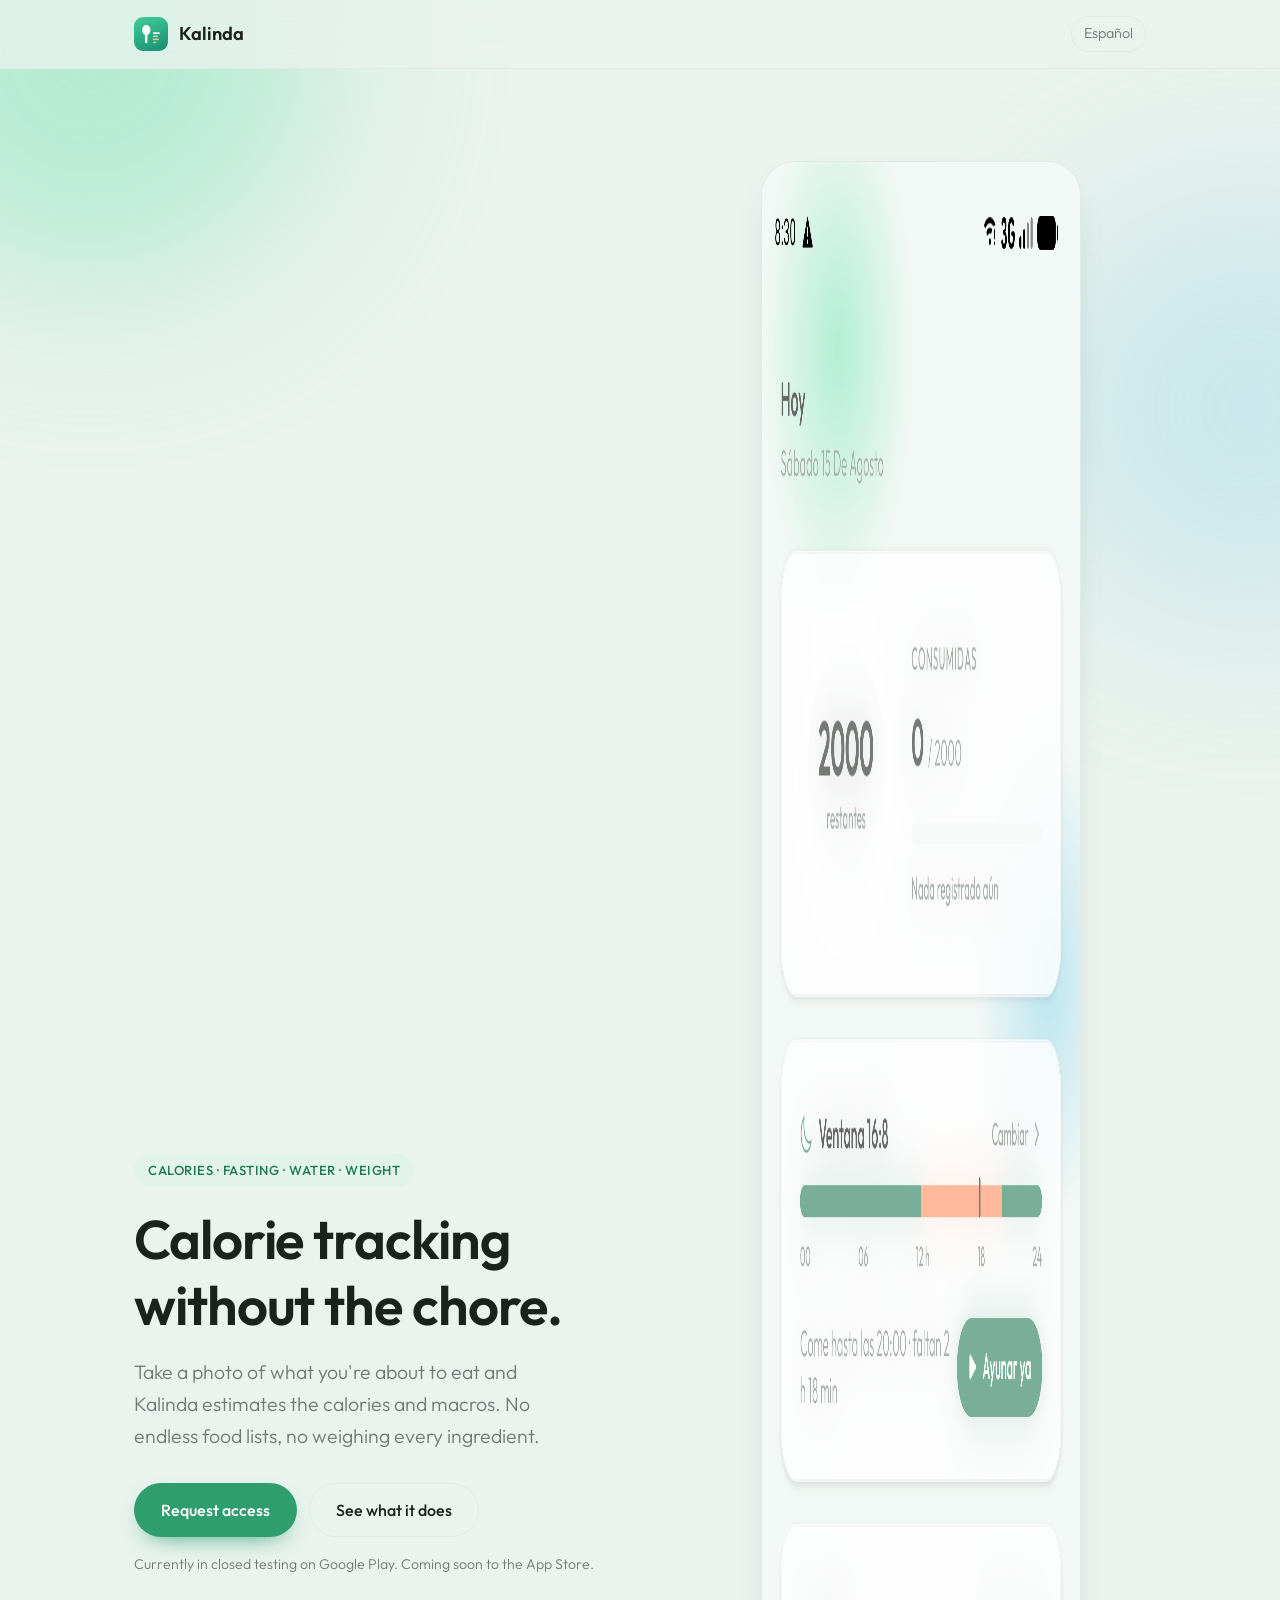
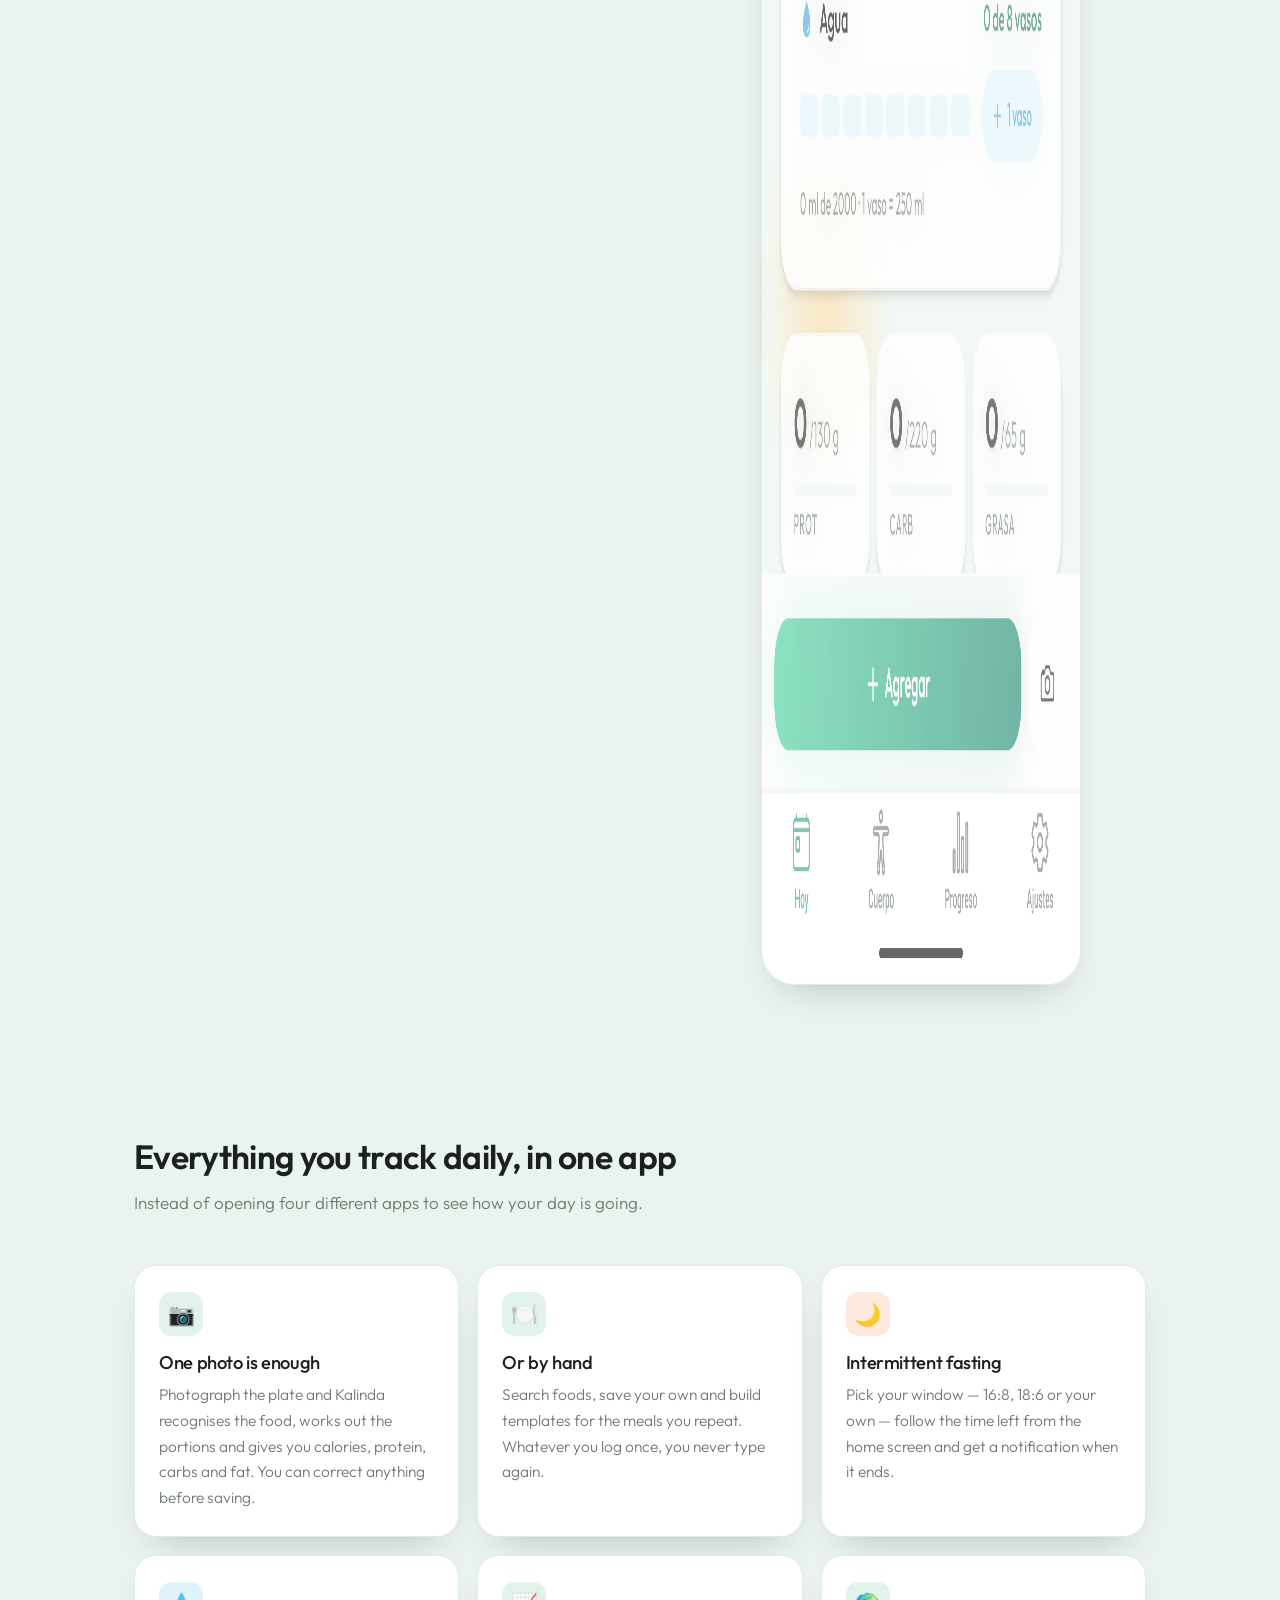
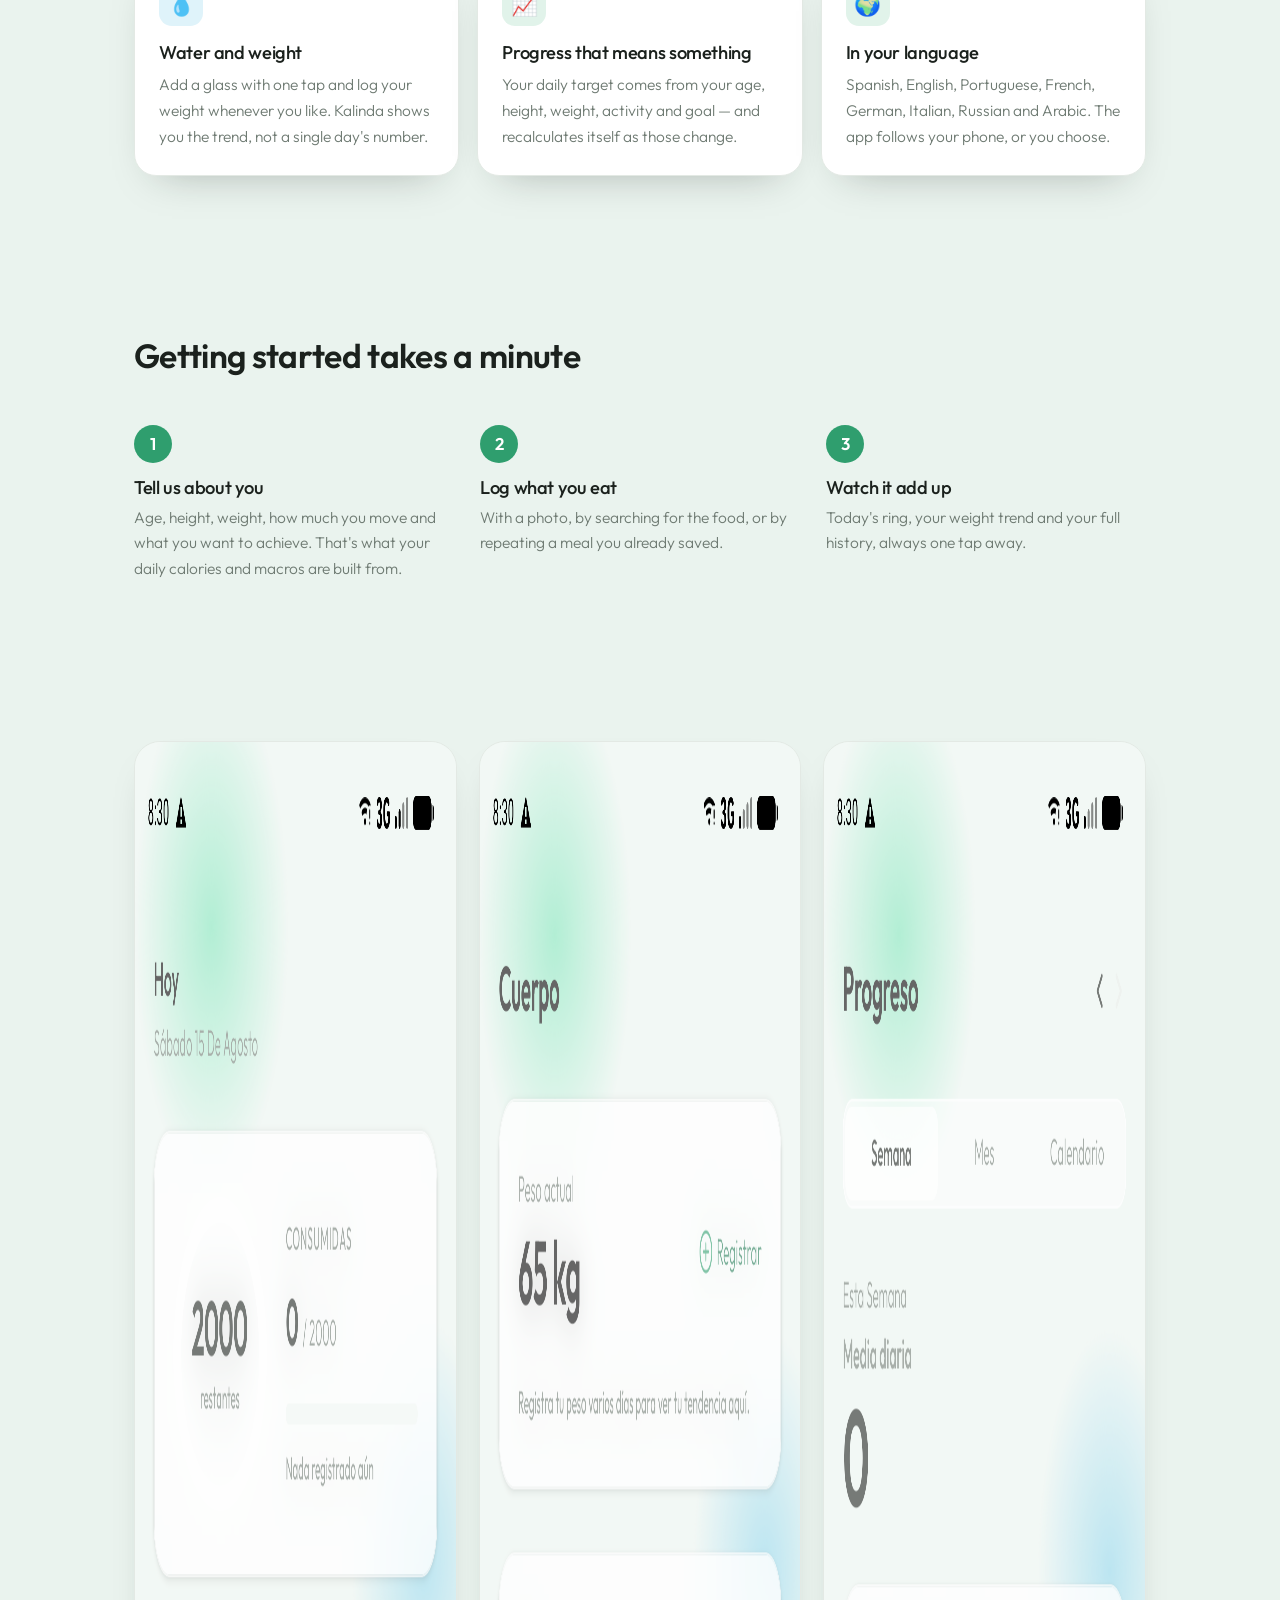
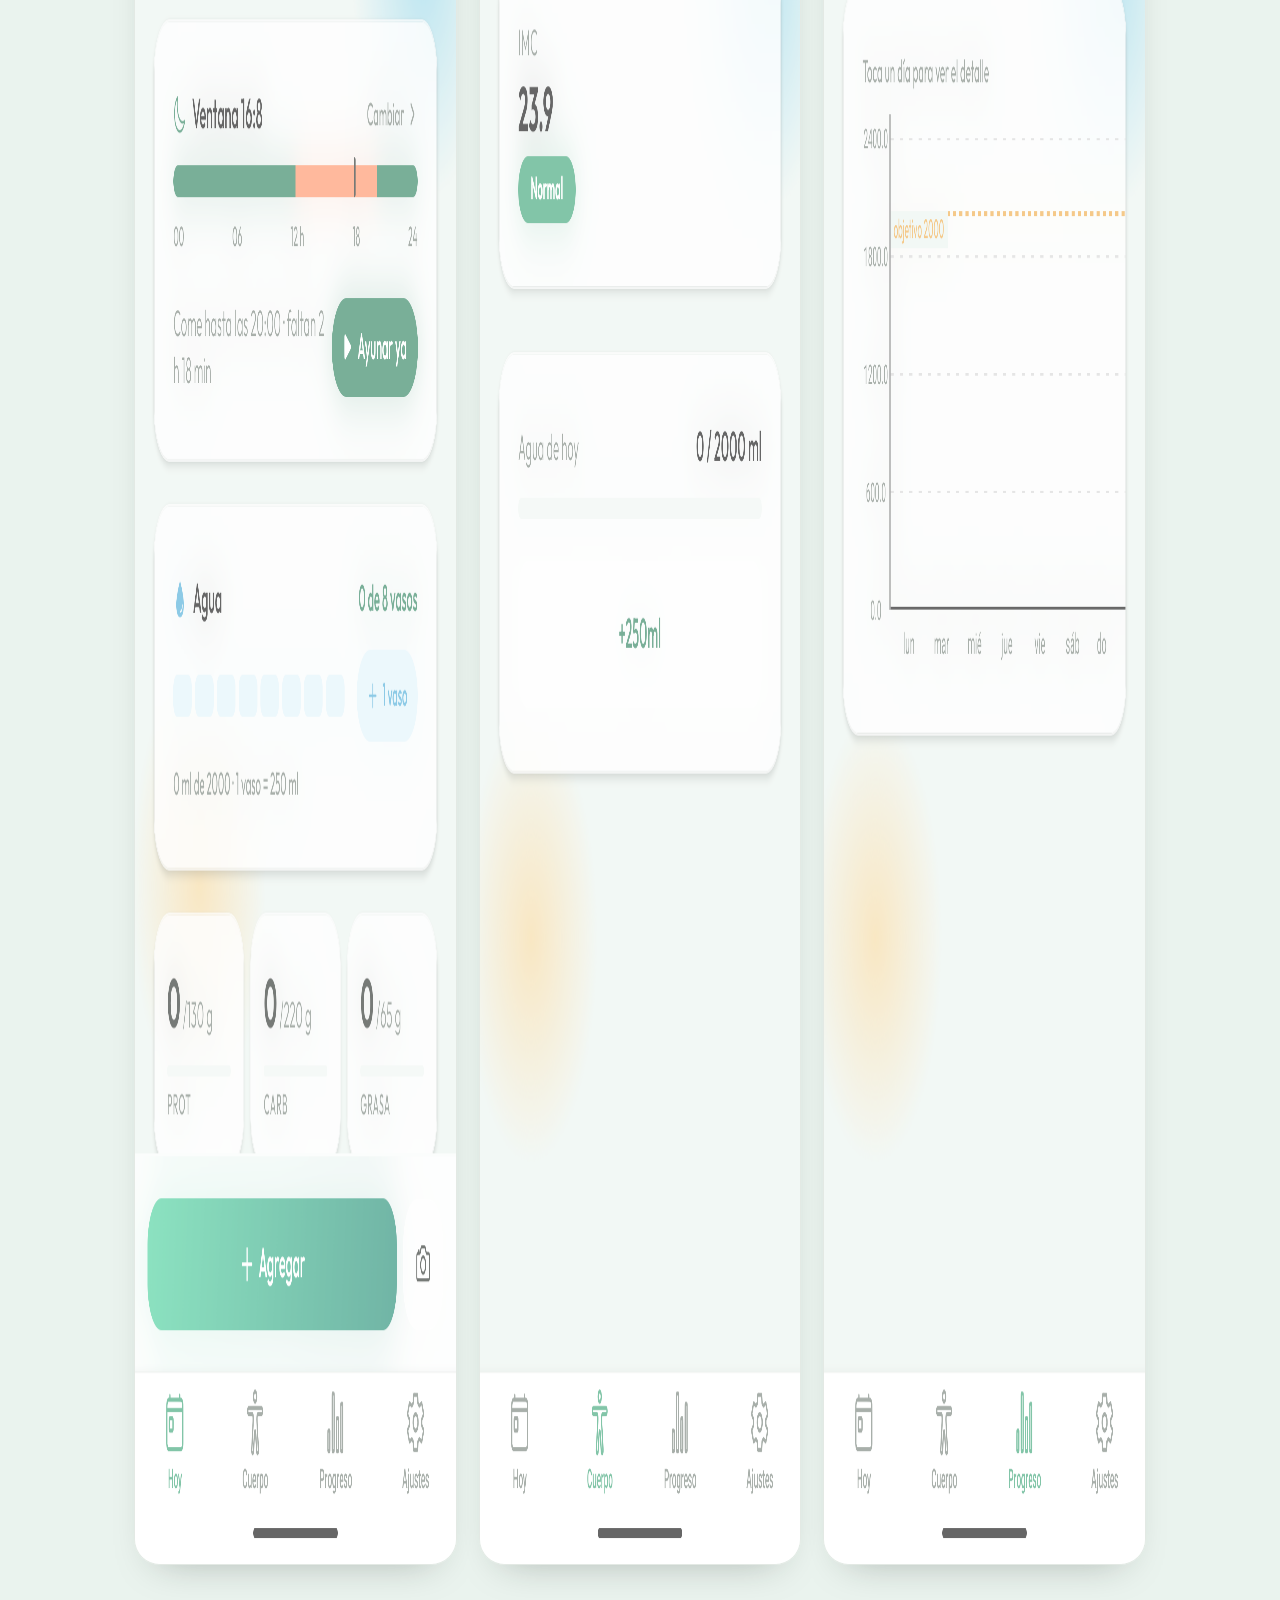
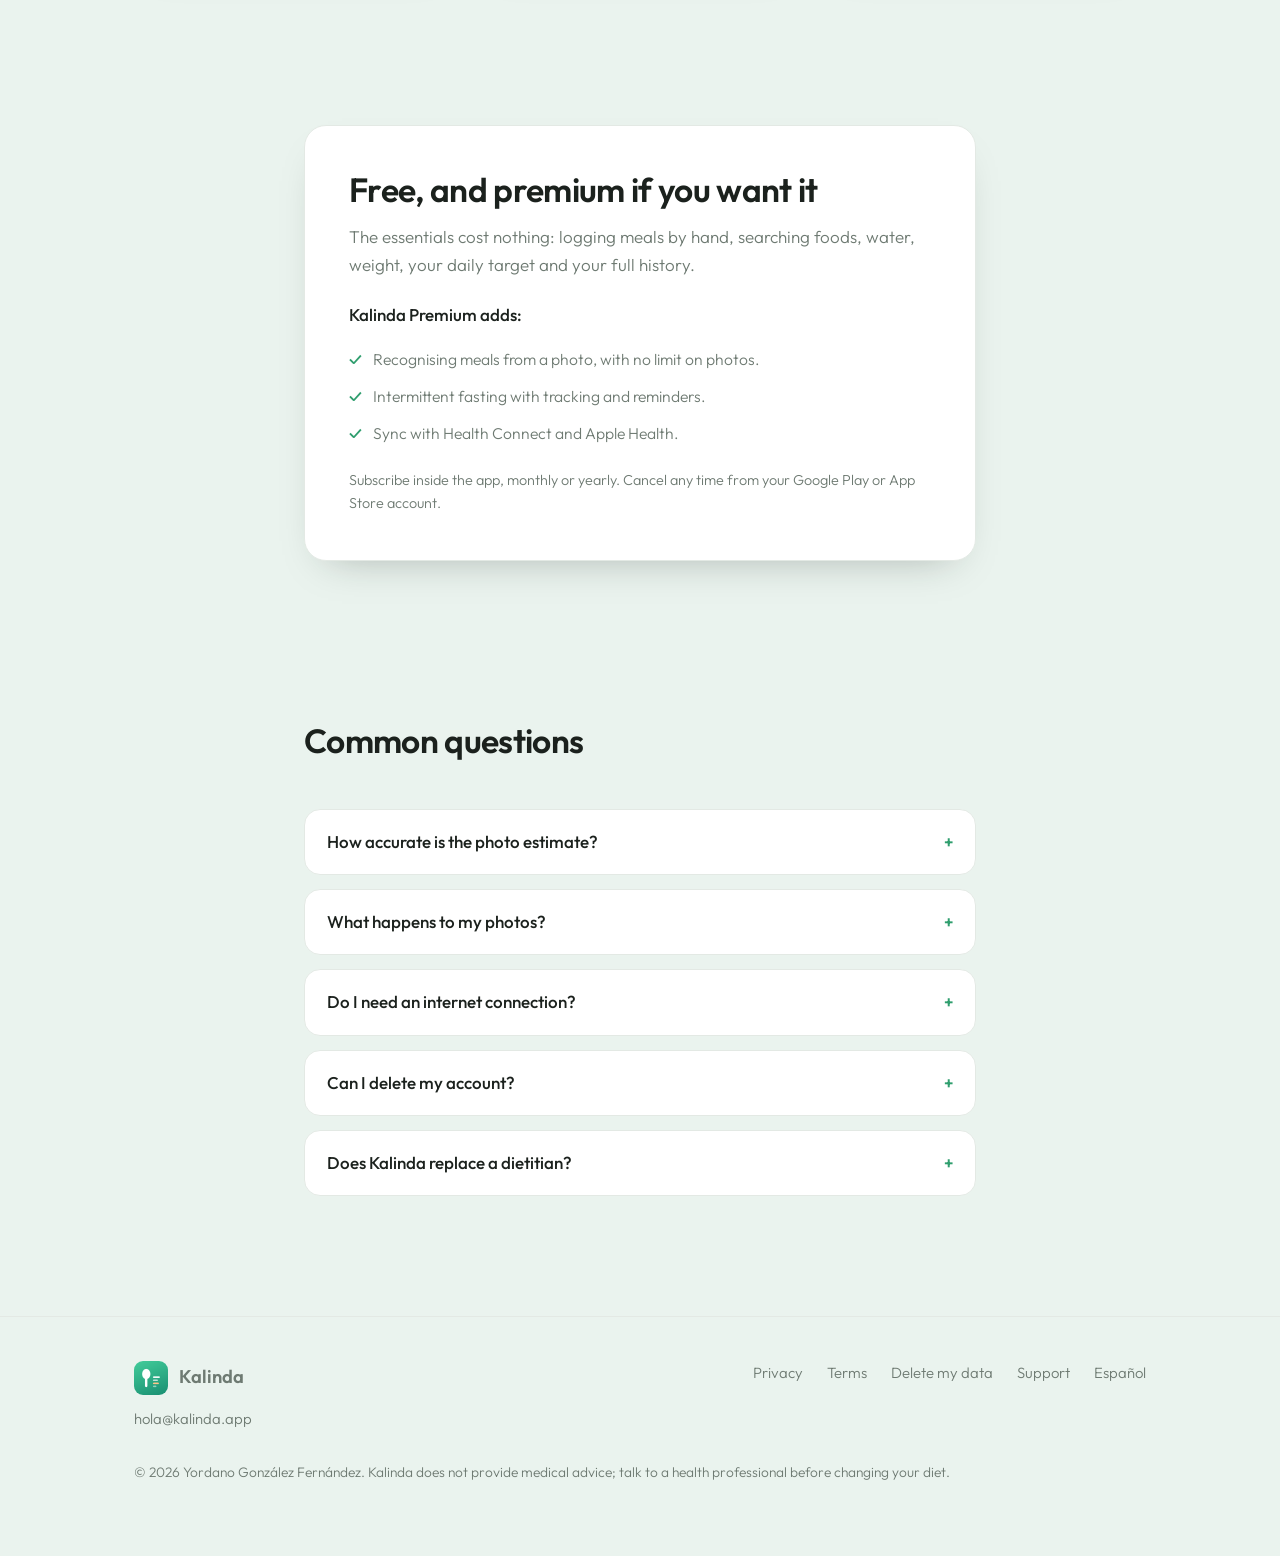
==== en/index.html @ 0739aac3 "Sitio público de kalinda.app Portada, privacidad, términos, eliminar datos y soporte, en español e i" ====
<!doctype html>
<html lang="en">
<head>
<meta charset="utf-8">
<meta name="viewport" content="width=device-width, initial-scale=1">
<title>Kalinda — Calorie tracking without the chore</title>
<meta name="description" content="Kalinda tracks calories, intermittent fasting, water and weight. Log a meal by taking a photo of it and watch your progress day by day.">
<link rel="icon" href="../assets/favicon.png">
<link rel="canonical" href="https://kalinda.app/en/">
<meta property="og:title" content="Kalinda — Calorie tracking without the chore">
<meta property="og:description" content="Log a meal by taking a photo. Calories, macros, fasting, water and weight in one app.">
<meta property="og:type" content="website">
<meta property="og:url" content="https://kalinda.app/en/">
<meta property="og:image" content="https://kalinda.app/assets/icon.png">
<meta property="og:locale" content="en_US">
<link rel="preconnect" href="https://fonts.googleapis.com">
<link rel="preconnect" href="https://fonts.gstatic.com" crossorigin>
<link href="https://fonts.googleapis.com/css2?family=Outfit:wght@300;400;500;600&display=swap" rel="stylesheet">
<link rel="stylesheet" href="../styles.css">
</head>
<body>

<header class="site">
  <div class="wrap">
    <a class="brand" href="/en/"><img src="../assets/icon.png" alt="">Kalinda</a>
    <span class="spacer"></span>
    <a class="lang" href="/">Español</a>
  </div>
</header>

<main>

  <section class="hero">
    <div class="wrap hero-grid">
      <div>
        <span class="eyebrow">Calories · Fasting · Water · Weight</span>
        <h1>Calorie tracking without the chore.</h1>
        <p class="lead">Take a photo of what you're about to eat and Kalinda estimates the calories and macros. No endless food lists, no weighing every ingredient.</p>
        <div class="hero-actions">
          <a class="btn btn-primary" href="mailto:hola@kalinda.app?subject=I%27d%20like%20to%20try%20Kalinda">Request access</a>
          <a class="btn btn-ghost" href="#features">See what it does</a>
        </div>
        <p class="hero-note">Currently in closed testing on Google Play. Coming soon to the App Store.</p>
      </div>
      <div>
        <img class="phone" src="../assets/screen-hoy.png" alt="Kalinda's main screen showing calories left for the day, the fasting window, water and macros." width="1080" height="2424">
      </div>
    </div>
  </section>

  <section id="features">
    <div class="wrap">
      <div class="section-head">
        <h2>Everything you track daily, in one app</h2>
        <p>Instead of opening four different apps to see how your day is going.</p>
      </div>
      <div class="cards">

        <article class="card">
          <div class="ico">📷</div>
          <h3>One photo is enough</h3>
          <p>Photograph the plate and Kalinda recognises the food, works out the portions and gives you calories, protein, carbs and fat. You can correct anything before saving.</p>
        </article>

        <article class="card">
          <div class="ico">🍽️</div>
          <h3>Or by hand</h3>
          <p>Search foods, save your own and build templates for the meals you repeat. Whatever you log once, you never type again.</p>
        </article>

        <article class="card">
          <div class="ico coral">🌙</div>
          <h3>Intermittent fasting</h3>
          <p>Pick your window — 16:8, 18:6 or your own — follow the time left from the home screen and get a notification when it ends.</p>
        </article>

        <article class="card">
          <div class="ico blue">💧</div>
          <h3>Water and weight</h3>
          <p>Add a glass with one tap and log your weight whenever you like. Kalinda shows you the trend, not a single day's number.</p>
        </article>

        <article class="card">
          <div class="ico">📈</div>
          <h3>Progress that means something</h3>
          <p>Your daily target comes from your age, height, weight, activity and goal — and recalculates itself as those change.</p>
        </article>

        <article class="card">
          <div class="ico">🌍</div>
          <h3>In your language</h3>
          <p>Spanish, English, Portuguese, French, German, Italian, Russian and Arabic. The app follows your phone, or you choose.</p>
        </article>

      </div>
    </div>
  </section>

  <section>
    <div class="wrap">
      <div class="section-head">
        <h2>Getting started takes a minute</h2>
      </div>
      <div class="steps">
        <div class="step">
          <h3>Tell us about you</h3>
          <p>Age, height, weight, how much you move and what you want to achieve. That's what your daily calories and macros are built from.</p>
        </div>
        <div class="step">
          <h3>Log what you eat</h3>
          <p>With a photo, by searching for the food, or by repeating a meal you already saved.</p>
        </div>
        <div class="step">
          <h3>Watch it add up</h3>
          <p>Today's ring, your weight trend and your full history, always one tap away.</p>
        </div>
      </div>
    </div>
  </section>

  <section>
    <div class="wrap">
      <div class="shots">
        <img src="../assets/screen-hoy.png" alt="Today screen with calories left, fasting, water and macros." loading="lazy" width="1080" height="2424">
        <img src="../assets/screen-cuerpo.png" alt="Body screen with weight and goal." loading="lazy" width="1080" height="2424">
        <img src="../assets/screen-progreso.png" alt="Progress screen showing change over time." loading="lazy" width="1080" height="2424">
      </div>
    </div>
  </section>

  <section>
    <div class="wrap narrow">
      <div class="panel">
        <h2>Free, and premium if you want it</h2>
        <p style="color:var(--text-secondary); margin-top:12px;">The essentials cost nothing: logging meals by hand, searching foods, water, weight, your daily target and your full history.</p>
        <p style="margin-bottom:0; margin-top:22px;"><strong>Kalinda Premium adds:</strong></p>
        <ul class="plan-list">
          <li>Recognising meals from a photo, with no limit on photos.</li>
          <li>Intermittent fasting with tracking and reminders.</li>
          <li>Sync with Health Connect and Apple Health.</li>
        </ul>
        <p style="color:var(--text-secondary); font-size:0.9rem; margin-top:22px; margin-bottom:0;">Subscribe inside the app, monthly or yearly. Cancel any time from your Google Play or App Store account.</p>
      </div>
    </div>
  </section>

  <section>
    <div class="wrap narrow">
      <div class="section-head"><h2>Common questions</h2></div>
      <div class="faq">

        <details>
          <summary>How accurate is the photo estimate?</summary>
          <p>It's an estimate, not a scale. It identifies the food well and gets close on the portion, but it can drift — especially with sauces, oils and mixed dishes. That's why you can always adjust the amounts before saving. For tracking and spotting trends it's more than enough; for a strict medical diet, talk to a professional.</p>
        </details>

        <details>
          <summary>What happens to my photos?</summary>
          <p>The photo is sent to be analysed for the estimate, and isn't kept on our servers beyond that moment. It is never used for advertising or shared with anyone else. The detail is in the <a href="privacy.html">privacy policy</a>.</p>
        </details>

        <details>
          <summary>Do I need an internet connection?</summary>
          <p>Yes — to sync your data with your account and for photo recognition. That's what lets you switch phones without losing anything.</p>
        </details>

        <details>
          <summary>Can I delete my account?</summary>
          <p>Yes, from Settings inside the app, and your whole history goes with it. If you'd rather ask in writing, see <a href="delete-data.html">how to delete your data</a>.</p>
        </details>

        <details>
          <summary>Does Kalinda replace a dietitian?</summary>
          <p>No. It's a tool for keeping track of what you eat and seeing how you're doing. It doesn't give medical advice and isn't meant to treat any condition.</p>
        </details>

      </div>
    </div>
  </section>

</main>

<footer class="site">
  <div class="wrap">
    <div class="cols">
      <div>
        <a class="brand" href="/en/"><img src="../assets/icon.png" alt="">Kalinda</a>
        <p style="margin-top:12px; margin-bottom:0;"><a href="mailto:hola@kalinda.app">hola@kalinda.app</a></p>
      </div>
      <nav>
        <a href="privacy.html">Privacy</a>
        <a href="terms.html">Terms</a>
        <a href="delete-data.html">Delete my data</a>
        <a href="support.html">Support</a>
        <a href="/">Español</a>
      </nav>
    </div>
    <p class="fine">© 2026 Yordano González Fernández. Kalinda does not provide medical advice; talk to a health professional before changing your diet.</p>
  </div>
</footer>

</body>
</html>
---- styles.css ----
/* Kalinda — hoja de estilos compartida.
   Los colores son los mismos tokens que usa la app (src/theme/colors.ts) para que la web
   y el producto se sientan como una sola cosa. */

:root {
  --background: #eaf3ee;
  --surface: #ffffff;
  --surface-alt: #eff5f1;
  --primary: #2f9e6e;
  --primary-dark: #1f7a54;
  --primary-light: #e1f3ea;
  --accent: #ff8a5b;
  --accent-light: #ffe8dd;
  --text-primary: #1b211d;
  --text-secondary: #6e7a72;
  --border: #e3e9e4;
  --water: #3fa7d6;
  --blob-1: #7fe3b8;
  --blob-2: #8fd4e8;
  --blob-3: #f5d79b;
  --shadow: 0 18px 40px -24px rgba(27, 33, 29, 0.35);
  --radius: 22px;
}

@media (prefers-color-scheme: dark) {
  :root {
    --background: #0f1512;
    --surface: #1b2320;
    --surface-alt: #222c27;
    --primary: #34c77b;
    --primary-dark: #6fe3a8;
    --primary-light: #1e3a2c;
    --accent: #ff9a6b;
    --accent-light: #3a2418;
    --text-primary: #edf2ee;
    --text-secondary: #a6b2aa;
    --border: #2e3833;
    --water: #5fc0e8;
    --blob-1: #1e9e74;
    --blob-2: #2a6fa8;
    --blob-3: #8a6a2e;
    --shadow: 0 18px 40px -24px rgba(0, 0, 0, 0.7);
  }
}

* { box-sizing: border-box; }

html { scroll-behavior: smooth; }

body {
  margin: 0;
  font-family: 'Outfit', -apple-system, BlinkMacSystemFont, system-ui, sans-serif;
  font-weight: 300;
  font-size: 17px;
  line-height: 1.65;
  color: var(--text-primary);
  background: var(--background);
  -webkit-font-smoothing: antialiased;
  overflow-x: hidden;
}

/* Las manchas de color difuminadas del fondo de la app. */
body::before,
body::after {
  content: '';
  position: fixed;
  border-radius: 50%;
  filter: blur(90px);
  opacity: 0.5;
  z-index: -1;
  pointer-events: none;
}
body::before { width: 460px; height: 460px; background: var(--blob-1); top: -180px; left: -140px; }
body::after  { width: 420px; height: 420px; background: var(--blob-2); top: 22%; right: -180px; opacity: 0.35; }

h1, h2, h3 { font-weight: 600; letter-spacing: -0.02em; line-height: 1.2; margin: 0; }
h1 { font-size: clamp(2.1rem, 5.5vw, 3.4rem); }
h2 { font-size: clamp(1.5rem, 3.5vw, 2.1rem); }
h3 { font-size: 1.15rem; font-weight: 500; }
p { margin: 0 0 1rem; }
a { color: var(--primary-dark); text-decoration: none; }
a:hover { text-decoration: underline; }
strong { font-weight: 500; }

.wrap { width: 100%; max-width: 1060px; margin: 0 auto; padding: 0 24px; }
.narrow { max-width: 720px; }

/* ---------- cabecera ---------- */
header.site {
  position: sticky;
  top: 0;
  z-index: 10;
  backdrop-filter: blur(14px);
  background: color-mix(in srgb, var(--background) 78%, transparent);
  border-bottom: 1px solid var(--border);
}
header.site .wrap { display: flex; align-items: center; gap: 14px; height: 68px; }
.brand { display: flex; align-items: center; gap: 11px; font-weight: 600; font-size: 1.15rem; color: var(--text-primary); }
.brand:hover { text-decoration: none; }
.brand img { width: 34px; height: 34px; border-radius: 9px; }
.spacer { flex: 1; }
.lang { font-size: 0.9rem; color: var(--text-secondary); border: 1px solid var(--border); padding: 5px 12px; border-radius: 999px; }
.lang:hover { text-decoration: none; border-color: var(--primary); color: var(--primary-dark); }

/* ---------- botones ---------- */
.btn {
  display: inline-flex;
  align-items: center;
  justify-content: center;
  gap: 9px;
  padding: 13px 26px;
  border-radius: 999px;
  font-weight: 500;
  font-size: 1rem;
  border: 1px solid transparent;
  transition: transform 0.15s ease, box-shadow 0.15s ease;
}
.btn:hover { text-decoration: none; transform: translateY(-1px); }
.btn-primary { background: var(--primary); color: #fff; box-shadow: 0 10px 24px -12px var(--primary); }
.btn-primary:hover { background: var(--primary-dark); }
.btn-ghost { background: transparent; color: var(--text-primary); border-color: var(--border); }
.btn-ghost:hover { border-color: var(--primary); color: var(--primary-dark); }

/* ---------- hero ---------- */
.hero { padding: clamp(48px, 8vw, 92px) 0 clamp(40px, 6vw, 72px); }
.hero-grid { display: grid; grid-template-columns: 1.05fr 0.95fr; gap: clamp(28px, 5vw, 64px); align-items: center; }
.eyebrow {
  display: inline-block;
  font-size: 0.82rem;
  font-weight: 500;
  letter-spacing: 0.04em;
  text-transform: uppercase;
  color: var(--primary-dark);
  background: var(--primary-light);
  padding: 6px 14px;
  border-radius: 999px;
  margin-bottom: 20px;
}
.hero p.lead { font-size: clamp(1.05rem, 2vw, 1.22rem); color: var(--text-secondary); max-width: 32ch; margin-top: 18px; }
.hero-actions { display: flex; flex-wrap: wrap; gap: 12px; margin-top: 30px; }
.hero-note { font-size: 0.88rem; color: var(--text-secondary); margin-top: 16px; }

.phone {
  width: 100%;
  max-width: 320px;
  margin: 0 auto;
  display: block;
  border-radius: 34px;
  border: 1px solid var(--border);
  box-shadow: var(--shadow);
}

/* ---------- secciones ---------- */
section { padding: clamp(44px, 7vw, 80px) 0; }
.section-head { max-width: 620px; margin-bottom: clamp(28px, 4vw, 48px); }
.section-head p { color: var(--text-secondary); margin-top: 12px; margin-bottom: 0; }

.cards { display: grid; grid-template-columns: repeat(auto-fit, minmax(268px, 1fr)); gap: 18px; }
.card {
  background: var(--surface);
  border: 1px solid var(--border);
  border-radius: var(--radius);
  padding: 26px 24px;
  box-shadow: var(--shadow);
}
.card .ico {
  width: 44px; height: 44px;
  display: grid; place-items: center;
  border-radius: 13px;
  background: var(--primary-light);
  font-size: 1.35rem;
  margin-bottom: 16px;
}
.card .ico.coral { background: var(--accent-light); }
.card .ico.blue { background: #dff3fa; }
@media (prefers-color-scheme: dark) { .card .ico.blue { background: #173840; } }
.card h3 { margin-bottom: 8px; }
.card p { color: var(--text-secondary); font-size: 0.97rem; margin: 0; }

.steps { display: grid; grid-template-columns: repeat(auto-fit, minmax(240px, 1fr)); gap: 26px; counter-reset: step; }
.step { counter-increment: step; }
.step::before {
  content: counter(step);
  display: grid; place-items: center;
  width: 38px; height: 38px;
  border-radius: 50%;
  background: var(--primary);
  color: #fff;
  font-weight: 600;
  margin-bottom: 14px;
}
.step p { color: var(--text-secondary); font-size: 0.97rem; margin: 6px 0 0; }

.shots { display: grid; grid-template-columns: repeat(auto-fit, minmax(210px, 1fr)); gap: 22px; }
.shots img { width: 100%; border-radius: 26px; border: 1px solid var(--border); box-shadow: var(--shadow); }

.panel {
  background: var(--surface);
  border: 1px solid var(--border);
  border-radius: var(--radius);
  padding: clamp(28px, 4vw, 44px);
  box-shadow: var(--shadow);
}
.plan-list { list-style: none; padding: 0; margin: 18px 0 0; display: grid; gap: 11px; }
.plan-list li { display: flex; gap: 11px; align-items: flex-start; color: var(--text-secondary); font-size: 0.98rem; }
.plan-list li::before { content: '✓'; color: var(--primary); font-weight: 600; flex: none; }

.faq { display: grid; gap: 14px; }
details {
  background: var(--surface);
  border: 1px solid var(--border);
  border-radius: 16px;
  padding: 18px 22px;
}
details summary { font-weight: 500; cursor: pointer; list-style: none; }
details summary::-webkit-details-marker { display: none; }
details summary::after { content: '+'; float: right; color: var(--primary); font-weight: 600; }
details[open] summary::after { content: '−'; }
details p { color: var(--text-secondary); font-size: 0.97rem; margin: 12px 0 0; }

/* ---------- páginas de texto legal ---------- */
.doc { padding: clamp(40px, 6vw, 72px) 0 96px; }
.doc h1 { font-size: clamp(1.8rem, 4vw, 2.4rem); margin-bottom: 6px; }
.doc .updated { color: var(--text-secondary); font-size: 0.9rem; margin-bottom: 34px; }
.doc h2 { font-size: 1.22rem; margin-top: 38px; margin-bottom: 10px; }
.doc ul { padding-left: 22px; }
.doc li { margin-bottom: 8px; color: var(--text-primary); }
.doc .callout {
  background: var(--surface);
  border: 1px solid var(--border);
  border-left: 3px solid var(--primary);
  border-radius: 14px;
  padding: 18px 22px;
  margin: 24px 0;
}
.doc .callout p:last-child { margin-bottom: 0; }

/* ---------- pie ---------- */
footer.site {
  border-top: 1px solid var(--border);
  padding: 44px 0 56px;
  margin-top: 40px;
  font-size: 0.93rem;
  color: var(--text-secondary);
}
footer.site .cols { display: flex; flex-wrap: wrap; gap: 32px 56px; justify-content: space-between; }
footer.site nav { display: flex; flex-wrap: wrap; gap: 10px 24px; }
footer.site a { color: var(--text-secondary); }
footer.site a:hover { color: var(--primary-dark); }
footer.site .fine { margin-top: 30px; font-size: 0.86rem; }

@media (max-width: 780px) {
  .hero-grid { grid-template-columns: 1fr; }
  .hero p.lead { max-width: none; }
  .phone { max-width: 260px; }
  body::after { display: none; }
}
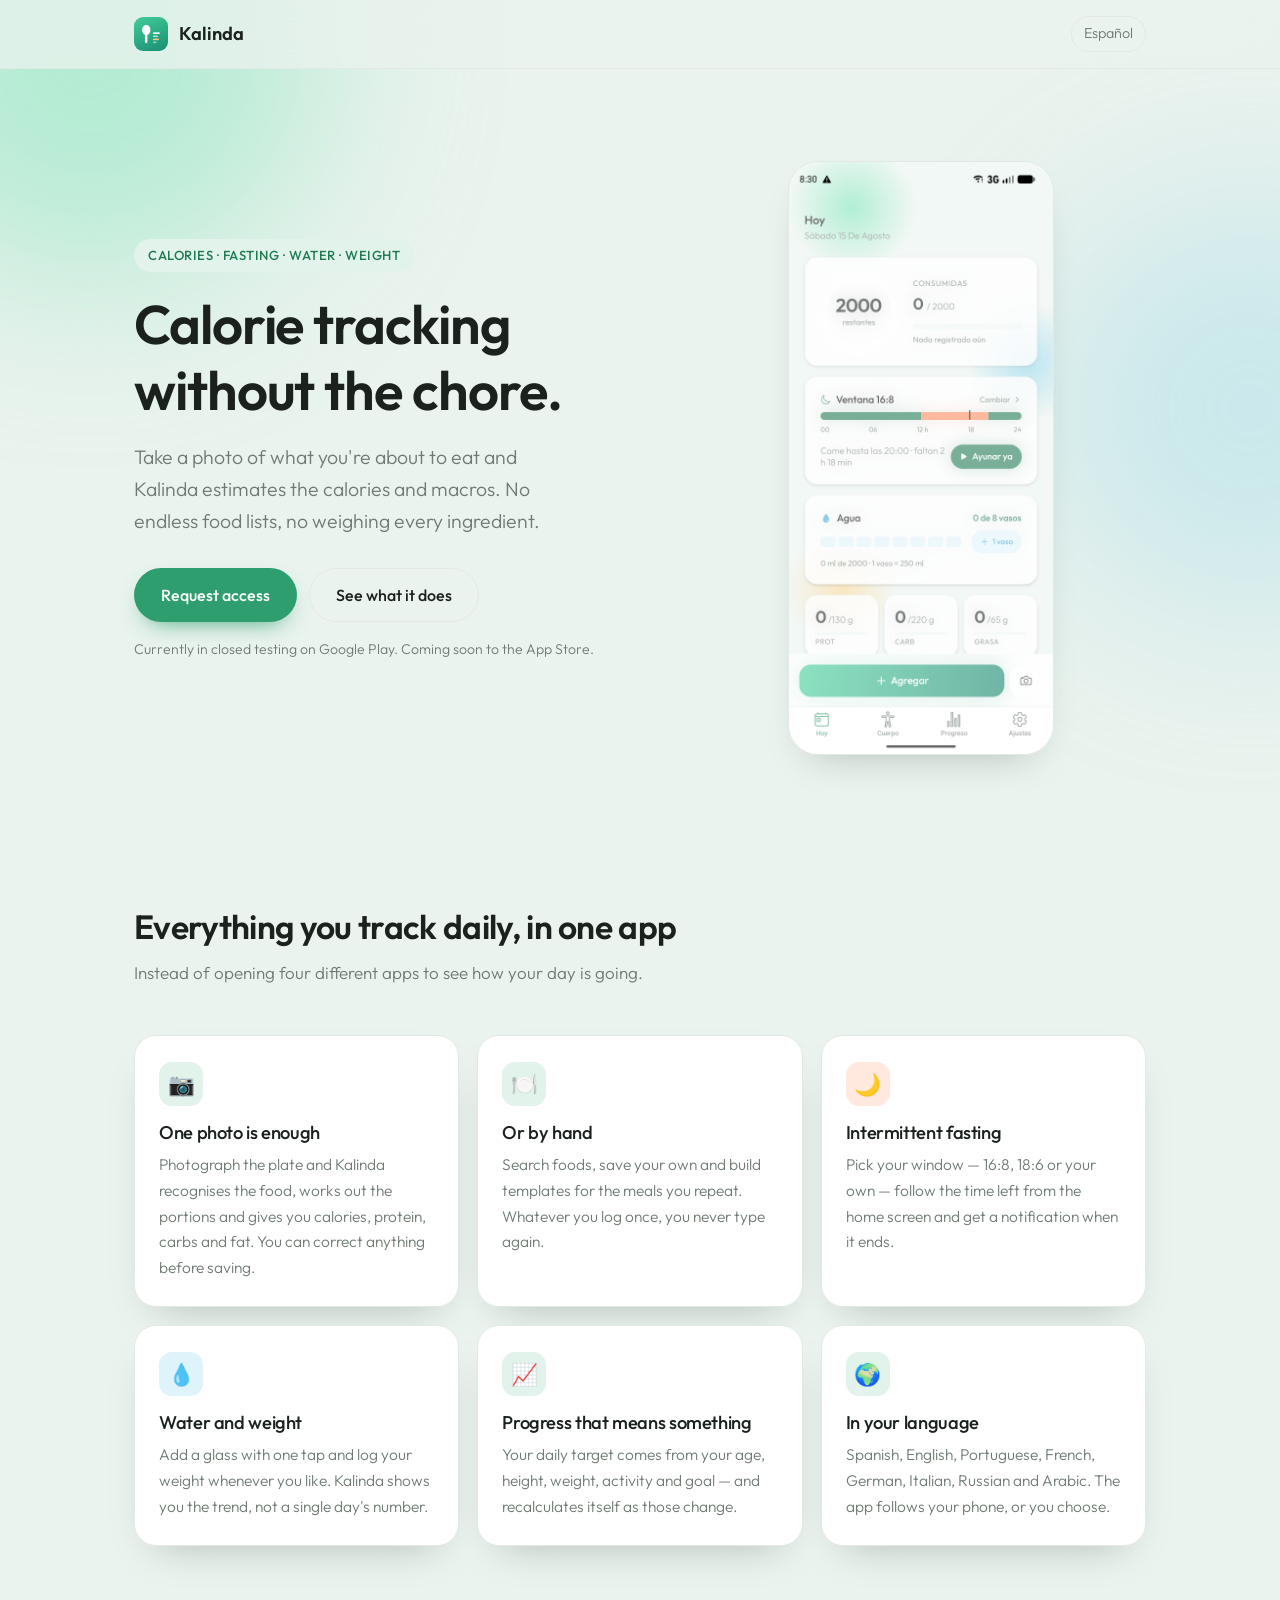
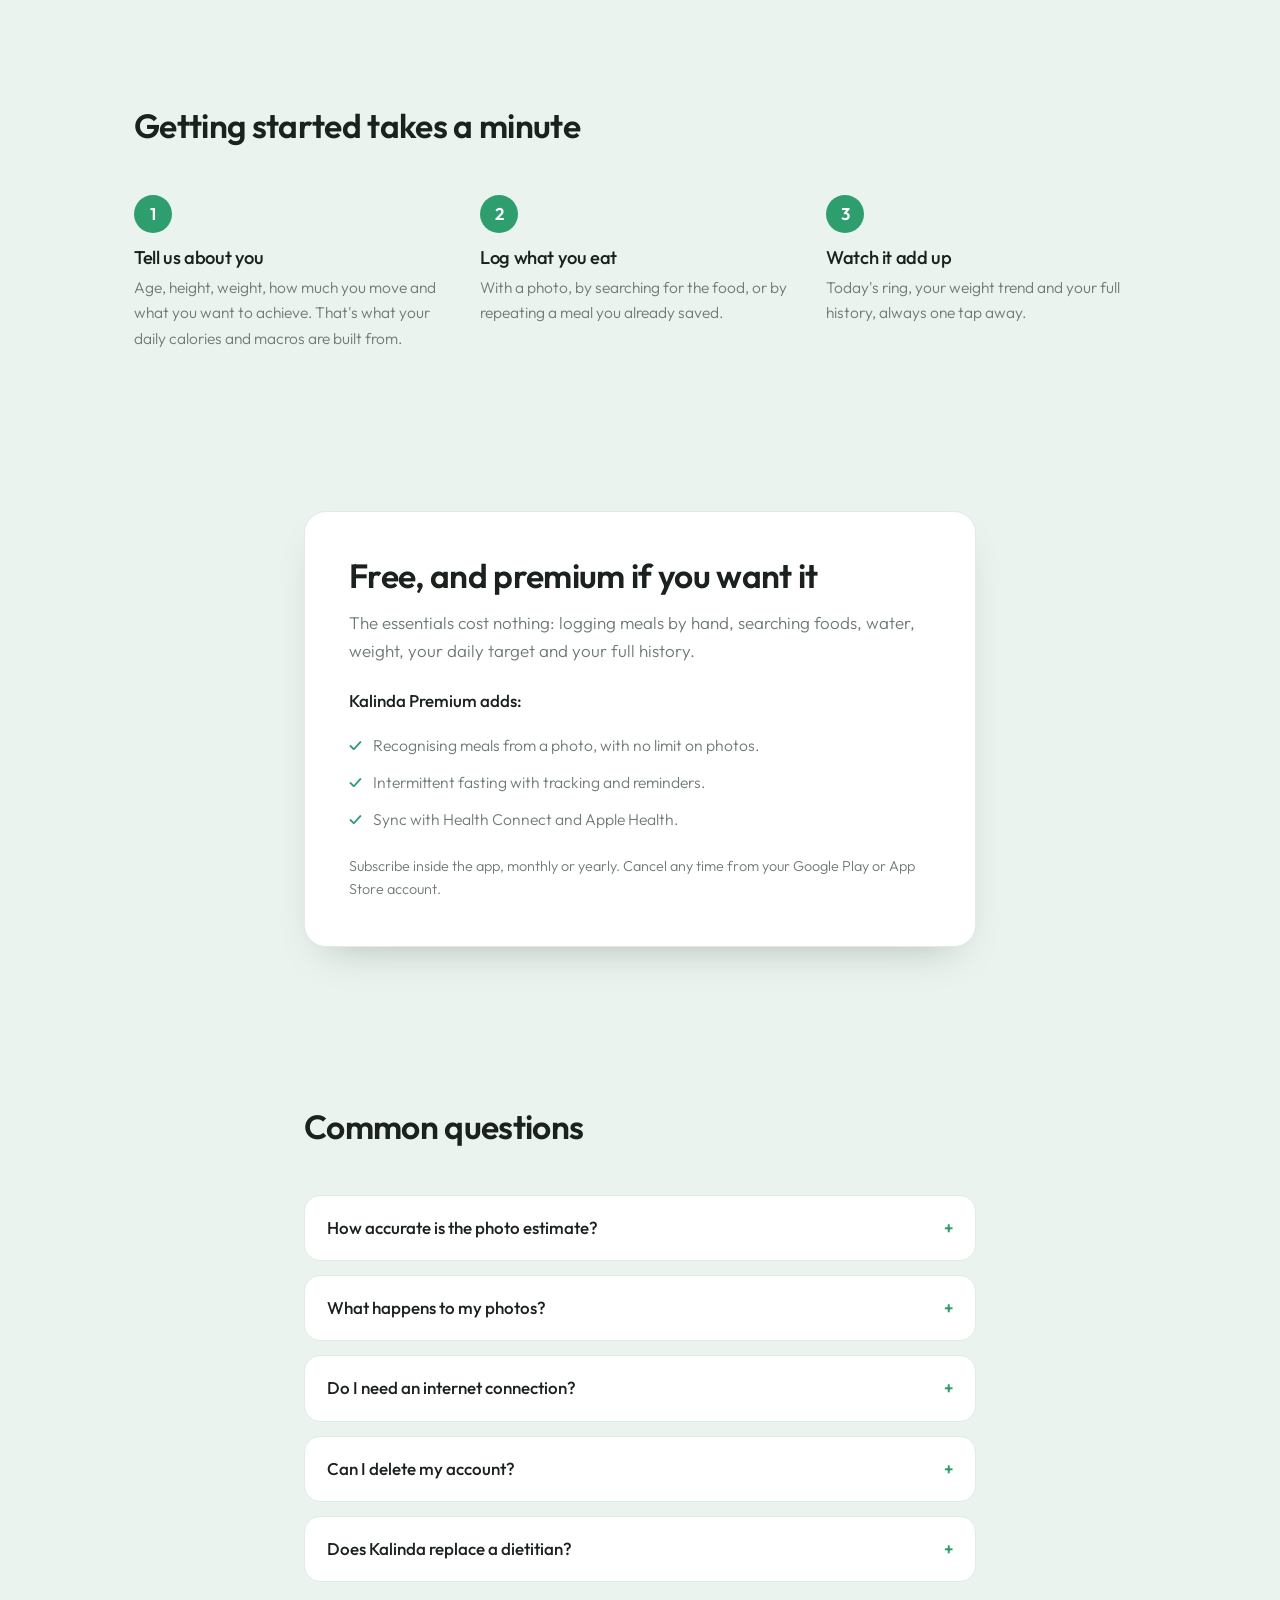
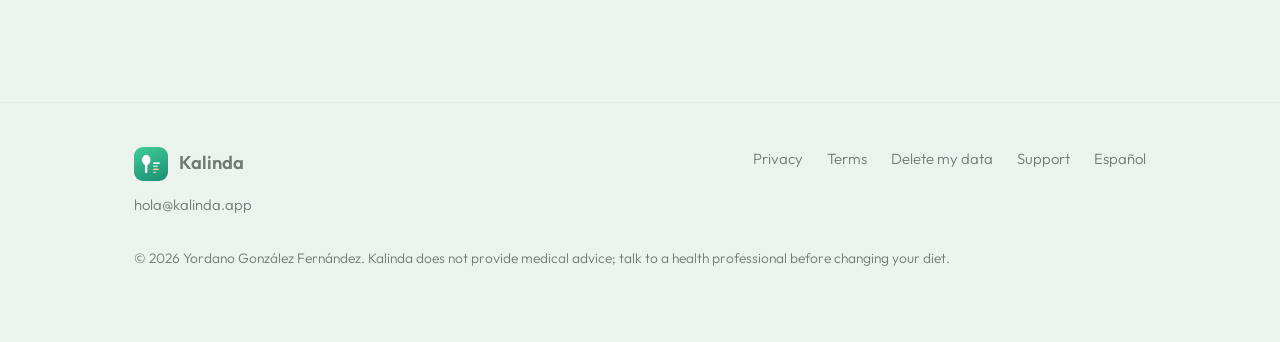
==== commit 36900f03: "Quita la galería de capturas: mostraban una cuenta vacía La gráfica de Progreso salía sin datos y Cu" ====
--- a/en/index.html
+++ b/en/index.html
@@ -22,9 +22,9 @@
 
 <header class="site">
   <div class="wrap">
-    <a class="brand" href="/en/"><img src="../assets/icon.png" alt="">Kalinda</a>
+    <a class="brand" href="index.html"><img src="../assets/icon.png" alt="">Kalinda</a>
     <span class="spacer"></span>
-    <a class="lang" href="/">Español</a>
+    <a class="lang" href="../index.html">Español</a>
   </div>
 </header>
 
@@ -119,16 +119,6 @@
   </section>
 
   <section>
-    <div class="wrap">
-      <div class="shots">
-        <img src="../assets/screen-hoy.png" alt="Today screen with calories left, fasting, water and macros." loading="lazy" width="1080" height="2424">
-        <img src="../assets/screen-cuerpo.png" alt="Body screen with weight and goal." loading="lazy" width="1080" height="2424">
-        <img src="../assets/screen-progreso.png" alt="Progress screen showing change over time." loading="lazy" width="1080" height="2424">
-      </div>
-    </div>
-  </section>
-
-  <section>
     <div class="wrap narrow">
       <div class="panel">
         <h2>Free, and premium if you want it</h2>
@@ -184,7 +174,7 @@
   <div class="wrap">
     <div class="cols">
       <div>
-        <a class="brand" href="/en/"><img src="../assets/icon.png" alt="">Kalinda</a>
+        <a class="brand" href="index.html"><img src="../assets/icon.png" alt="">Kalinda</a>
         <p style="margin-top:12px; margin-bottom:0;"><a href="mailto:hola@kalinda.app">hola@kalinda.app</a></p>
       </div>
       <nav>
@@ -192,7 +182,7 @@
         <a href="terms.html">Terms</a>
         <a href="delete-data.html">Delete my data</a>
         <a href="support.html">Support</a>
-        <a href="/">Español</a>
+        <a href="../index.html">Español</a>
       </nav>
     </div>
     <p class="fine">© 2026 Yordano González Fernández. Kalinda does not provide medical advice; talk to a health professional before changing your diet.</p>
--- a/styles.css
+++ b/styles.css
@@ -140,12 +140,16 @@
 .hero-actions { display: flex; flex-wrap: wrap; gap: 12px; margin-top: 30px; }
 .hero-note { font-size: 0.88rem; color: var(--text-secondary); margin-top: 16px; }
 
+/* La captura se escala por altura, no por anchura: así se ve el teléfono entero
+   en lugar de quedar recortado por arriba y por abajo en pantallas bajas. */
 .phone {
-  width: 100%;
-  max-width: 320px;
+  display: block;
   margin: 0 auto;
-  display: block;
-  border-radius: 34px;
+  width: auto;
+  height: auto;
+  max-width: 100%;
+  max-height: min(620px, 66vh);
+  border-radius: 30px;
   border: 1px solid var(--border);
   box-shadow: var(--shadow);
 }
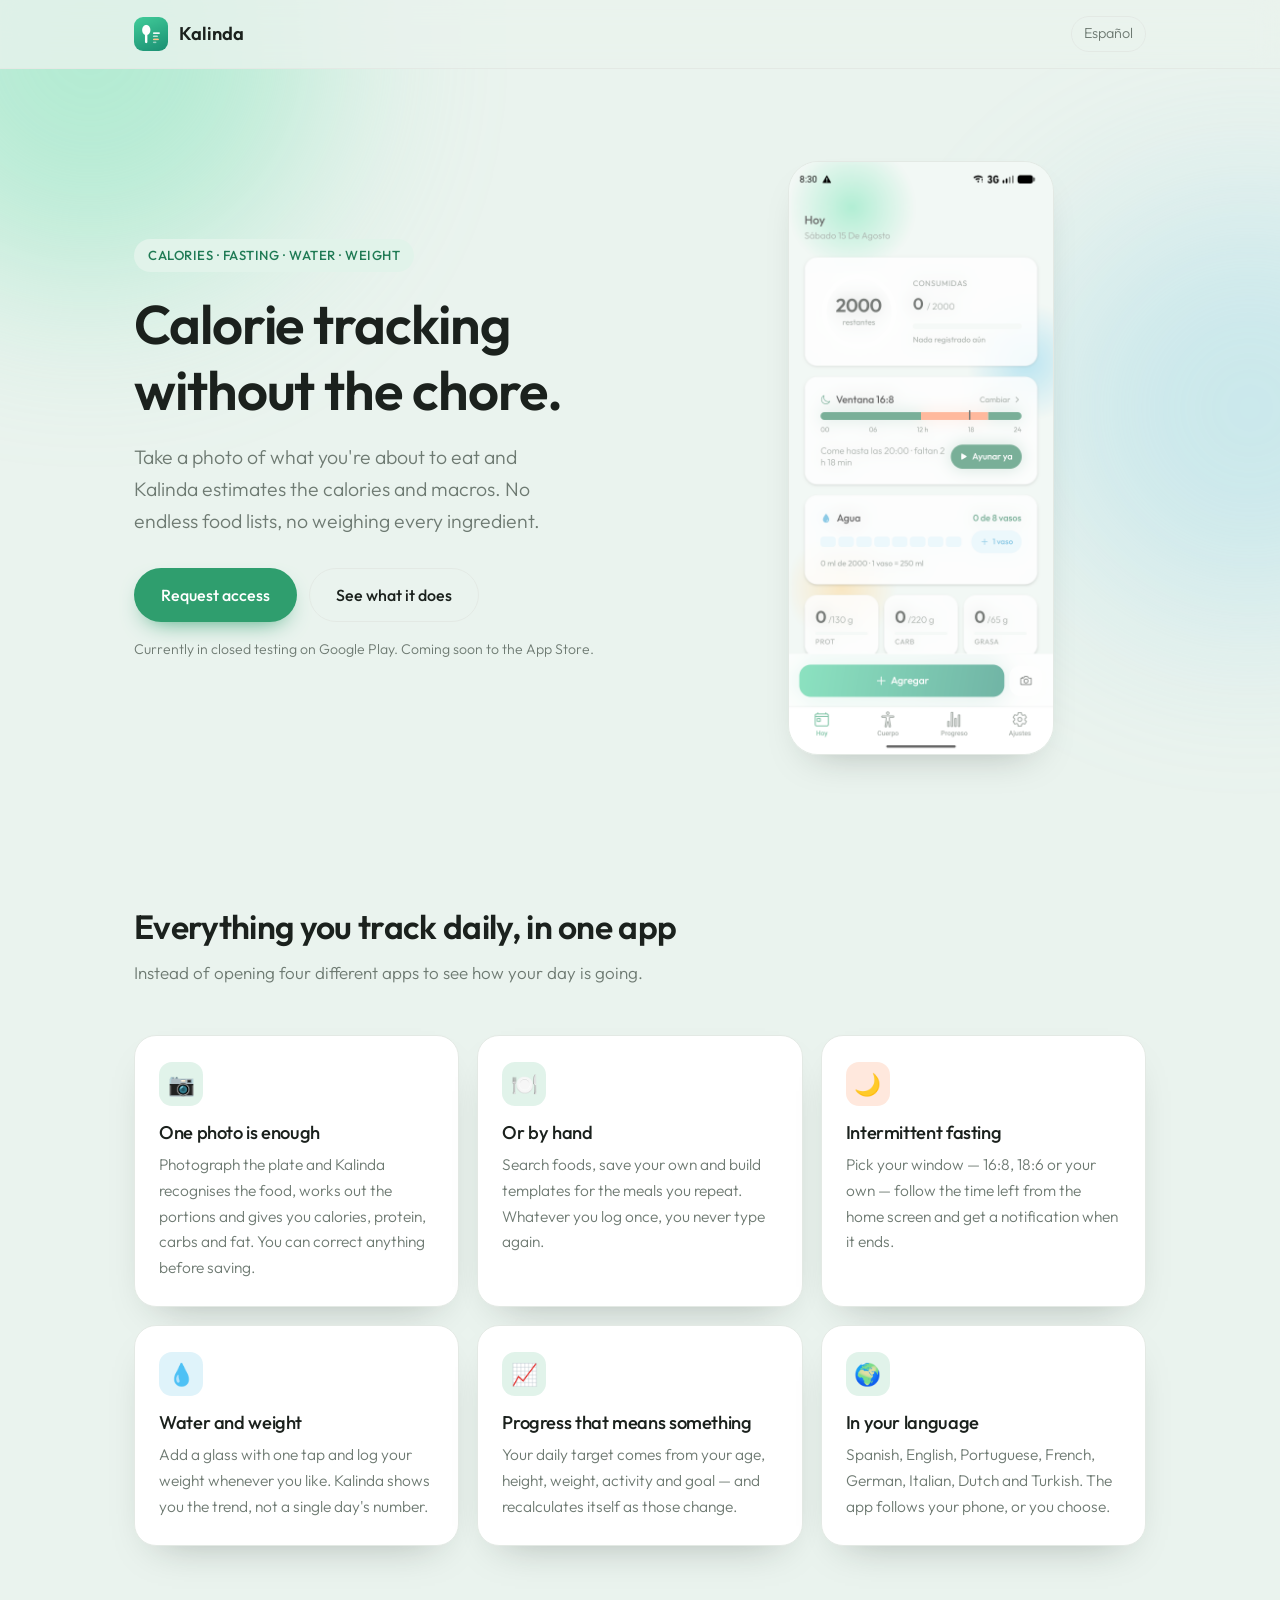
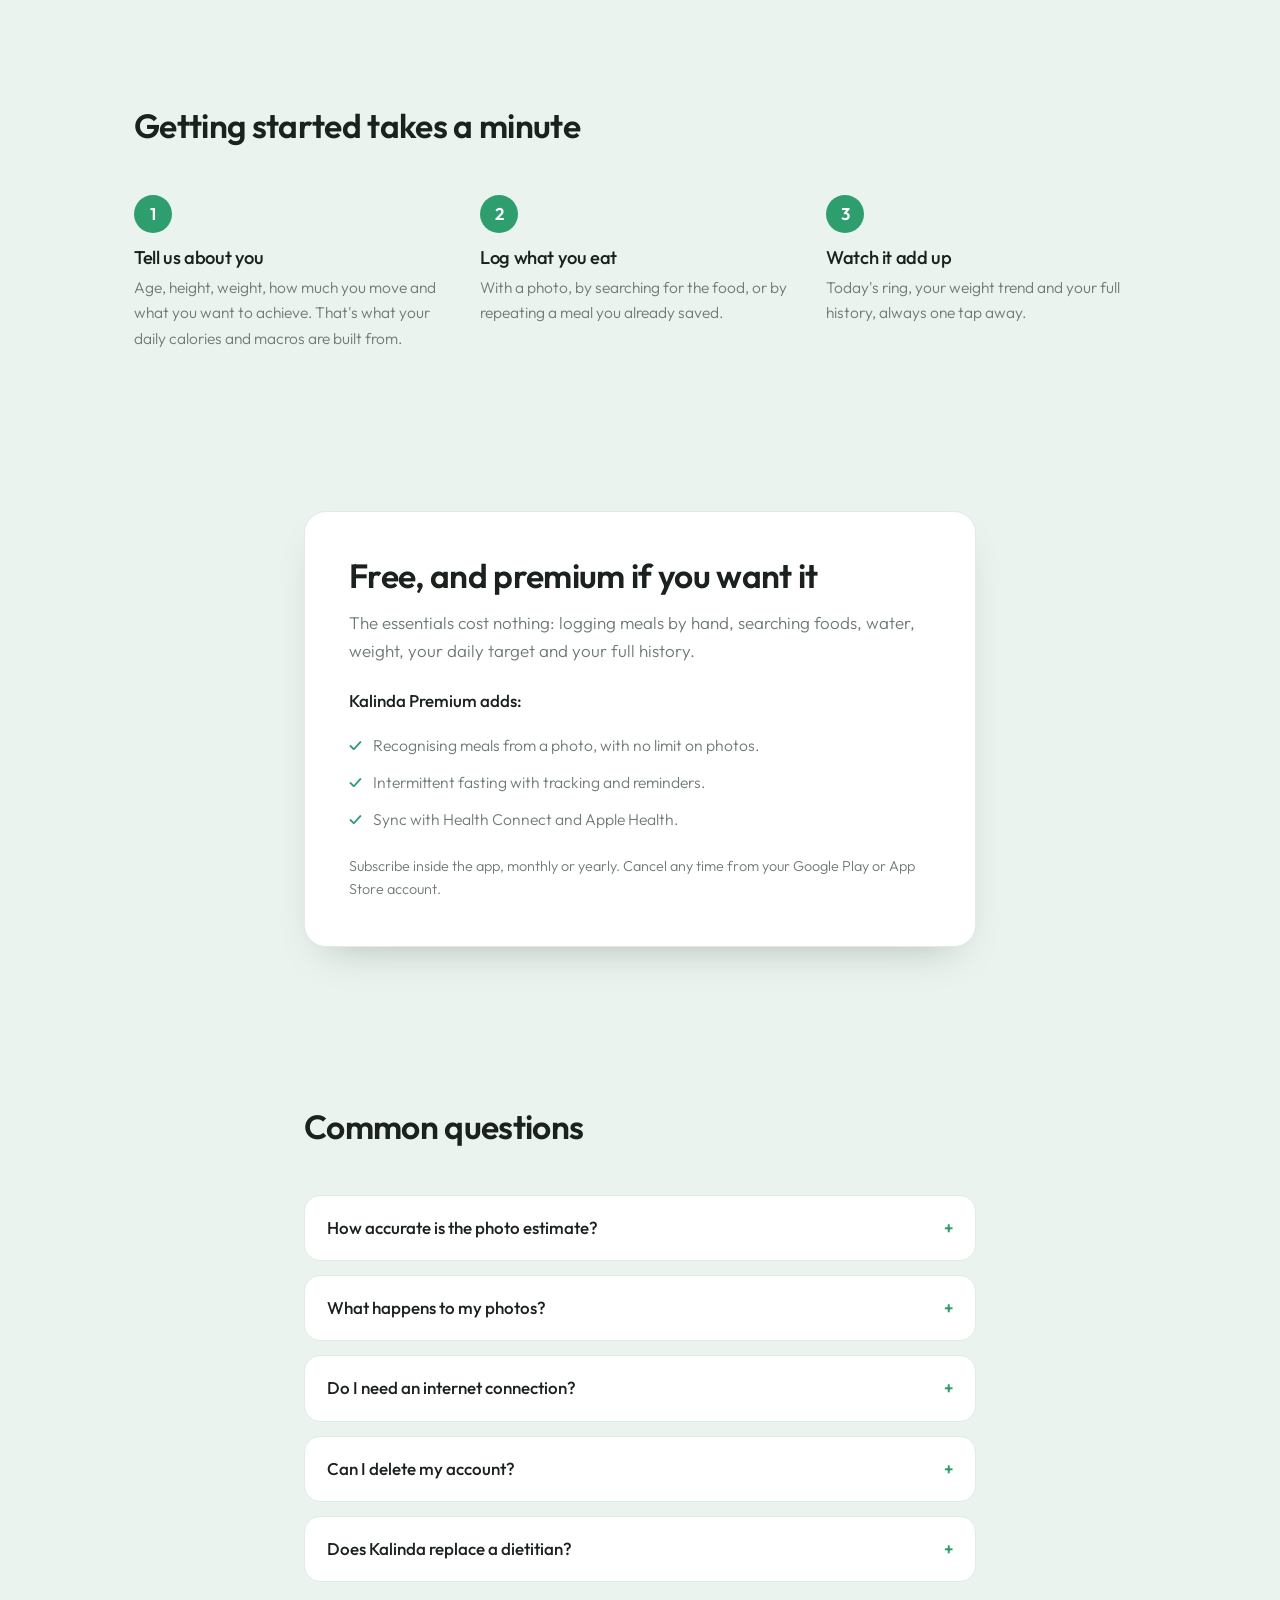
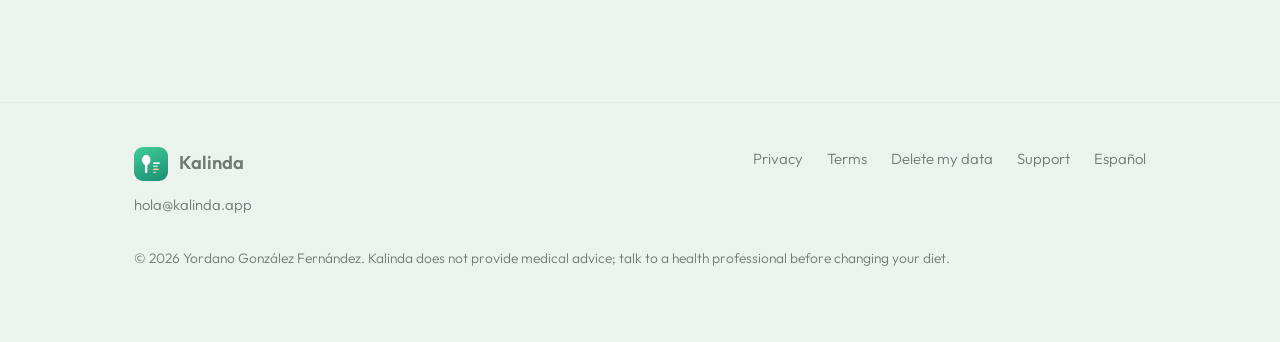
==== commit 042b9873: "Corrige la lista de idiomas: neerlandés y turco, no ruso y árabe Co-Authored-By: Claude Opus 5 <nore" ====
--- a/en/index.html
+++ b/en/index.html
@@ -89,7 +89,7 @@
         <article class="card">
           <div class="ico">🌍</div>
           <h3>In your language</h3>
-          <p>Spanish, English, Portuguese, French, German, Italian, Russian and Arabic. The app follows your phone, or you choose.</p>
+          <p>Spanish, English, Portuguese, French, German, Italian, Dutch and Turkish. The app follows your phone, or you choose.</p>
         </article>
 
       </div>
